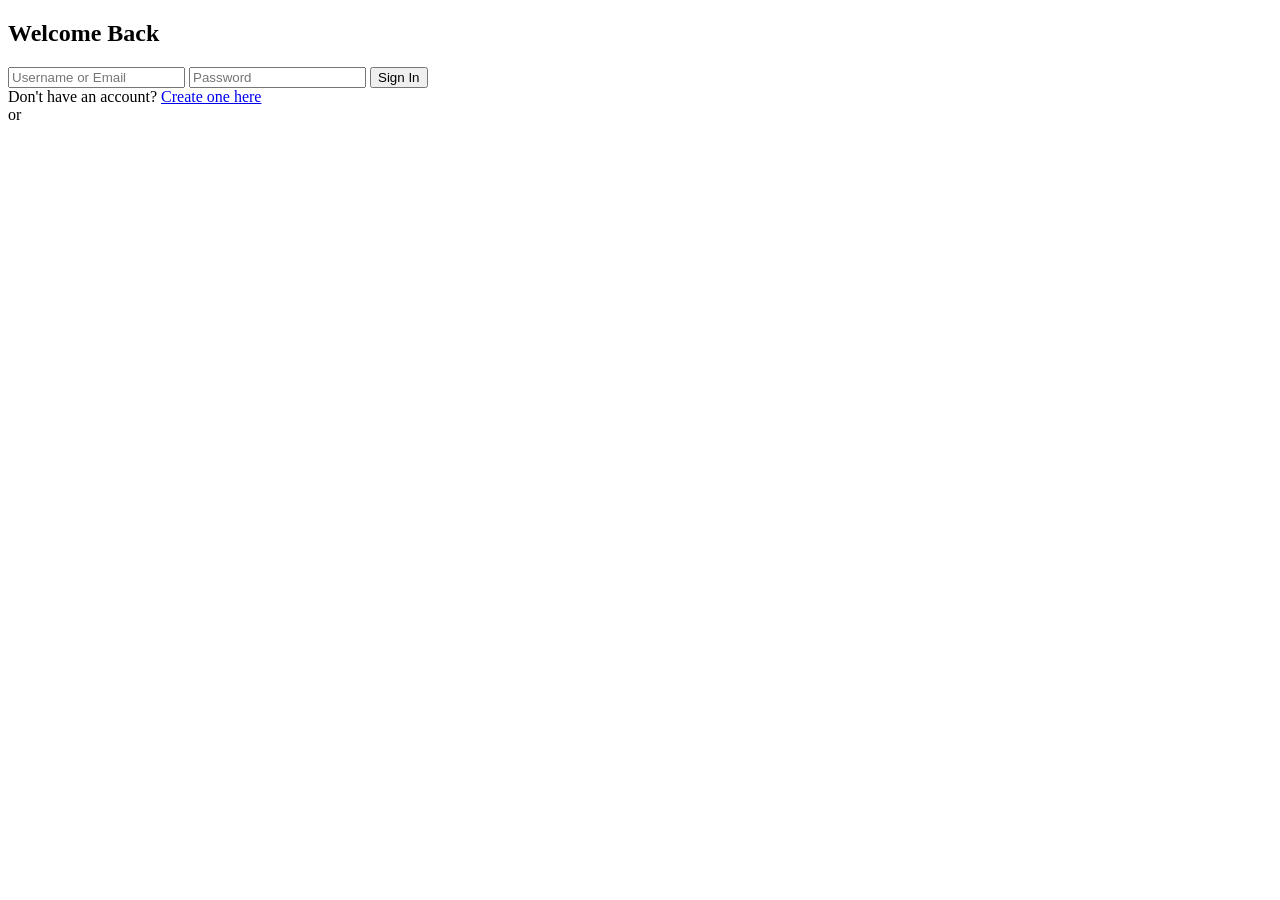
==== HTML/login.html @ c71a5bca "updated" ====
<!DOCTYPE html>
<html lang="en">
<head>
    <meta charset="UTF-8">
    <meta name="viewport" content="width=device-width, initial-scale=1.0">
    <title>Login | My App</title>
    <link rel="stylesheet" href=".../style.css">
    <script src="https://accounts.google.com/gsi/client" async defer></script>
</head>
<body>

<div class="login-container">
    <h2>Welcome Back</h2>

    <form id="loginForm">
        <input type="text" id="username" placeholder="Username or Email" required>
        <input type="password" id="password" placeholder="Password" required>
        <button type="submit" class="login-btn">Sign In</button>
    </form>

    <div class="signup-link">
        Don't have an account? <a href="signup.html">Create one here</a>
    </div>

    <div class="divider">or</div>

    <div class="social-buttons">
        <div id="g_id_onload"
             data-client_id="125954975426-cbuqatgrr4obh9k9r2t3pi25hhrnjsk7.apps.googleusercontent.com"
             data-context="signin"
             data-ux_mode="popup"
             data-callback="handleGoogleResponse"
             data-auto_prompt="false">
        </div>
        <div class="g_id_signin" data-type="standard" data-shape="rectangular" data-theme="outline" data-text="signin_with" data-size="large" data-logo_alignment="left"></div>
    </div>
</div>

<script src=".../app.js"></script>
</body>
</html>
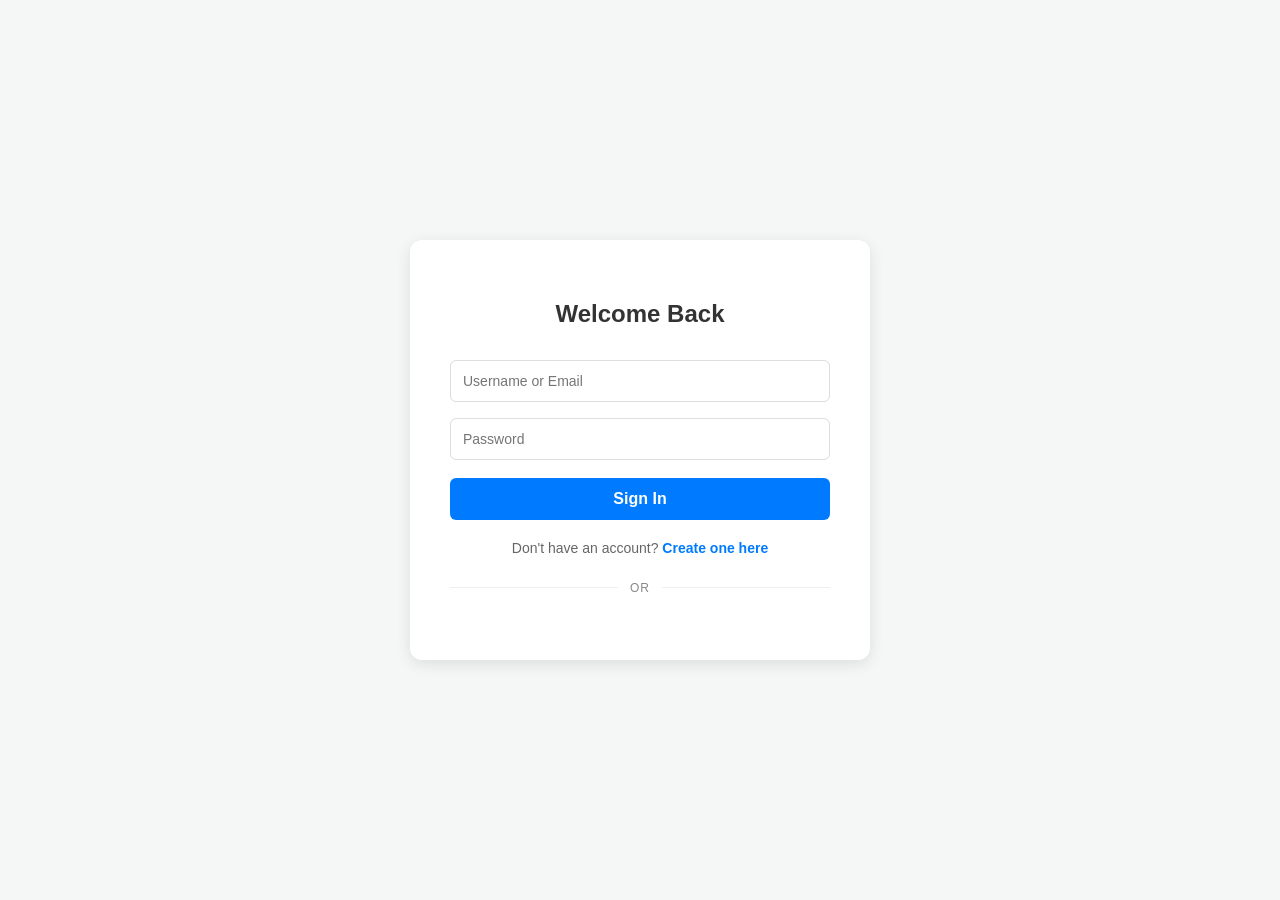
==== commit c7e4ce25: "updated styling" ====
--- a/HTML/login.html
+++ b/HTML/login.html
@@ -4,7 +4,7 @@
     <meta charset="UTF-8">
     <meta name="viewport" content="width=device-width, initial-scale=1.0">
     <title>Login | My App</title>
-    <link rel="stylesheet" href=".../style.css">
+    <link rel="stylesheet" href="../style.css">
     <script src="https://accounts.google.com/gsi/client" async defer></script>
 </head>
 <body>
@@ -36,6 +36,6 @@
     </div>
 </div>
 
-<script src=".../app.js"></script>
+<script src="../app.js"></script>
 </body>
 </html>
--- a/style.css
+++ b/style.css
@@ -0,0 +1,93 @@
+body {
+    font-family: -apple-system, BlinkMacSystemFont, "Segoe UI", Roboto, sans-serif;
+    display: flex;
+    justify-content: center;
+    align-items: center;
+    height: 100vh;
+    margin: 0;
+    background-color: #f4f7f6;
+}
+
+.login-container {
+    background: white;
+    padding: 2.5rem;
+    border-radius: 12px;
+    box-shadow: 0 4px 15px rgba(0,0,0,0.1);
+    width: 100%;
+    max-width: 380px;
+    text-align: center;
+}
+
+h2 {
+    margin-bottom: 1.5rem;
+    color: #333;
+}
+
+input {
+    width: 100%;
+    padding: 12px;
+    margin: 8px 0;
+    border: 1px solid #ddd;
+    border-radius: 6px;
+    box-sizing: border-box;
+    font-size: 14px;
+}
+
+button.login-btn {
+    width: 100%;
+    padding: 12px;
+    margin-top: 10px;
+    background-color: #007bff;
+    color: white;
+    border: none;
+    border-radius: 6px;
+    cursor: pointer;
+    font-size: 16px;
+    font-weight: bold;
+    transition: background 0.3s ease;
+}
+
+button.login-btn:hover {
+    background-color: #0056b3;
+}
+
+.signup-link {
+    margin-top: 20px;
+    font-size: 14px;
+    color: #666;
+}
+
+.signup-link a {
+    color: #007bff;
+    text-decoration: none;
+    font-weight: bold;
+}
+
+.signup-link a:hover {
+    text-decoration: underline;
+}
+
+.divider {
+    margin: 25px 0;
+    display: flex;
+    align-items: center;
+    text-align: center;
+    color: #888;
+    font-size: 12px;
+    text-transform: uppercase;
+    letter-spacing: 1px;
+}
+
+.divider::before, .divider::after {
+    content: '';
+    flex: 1;
+    border-bottom: 1px solid #eee;
+}
+
+.divider:not(:empty)::before { margin-right: 1em; }
+.divider:not(:empty)::after { margin-left: 1em; }
+
+.social-buttons {
+    display: flex;
+    justify-content: center;
+}
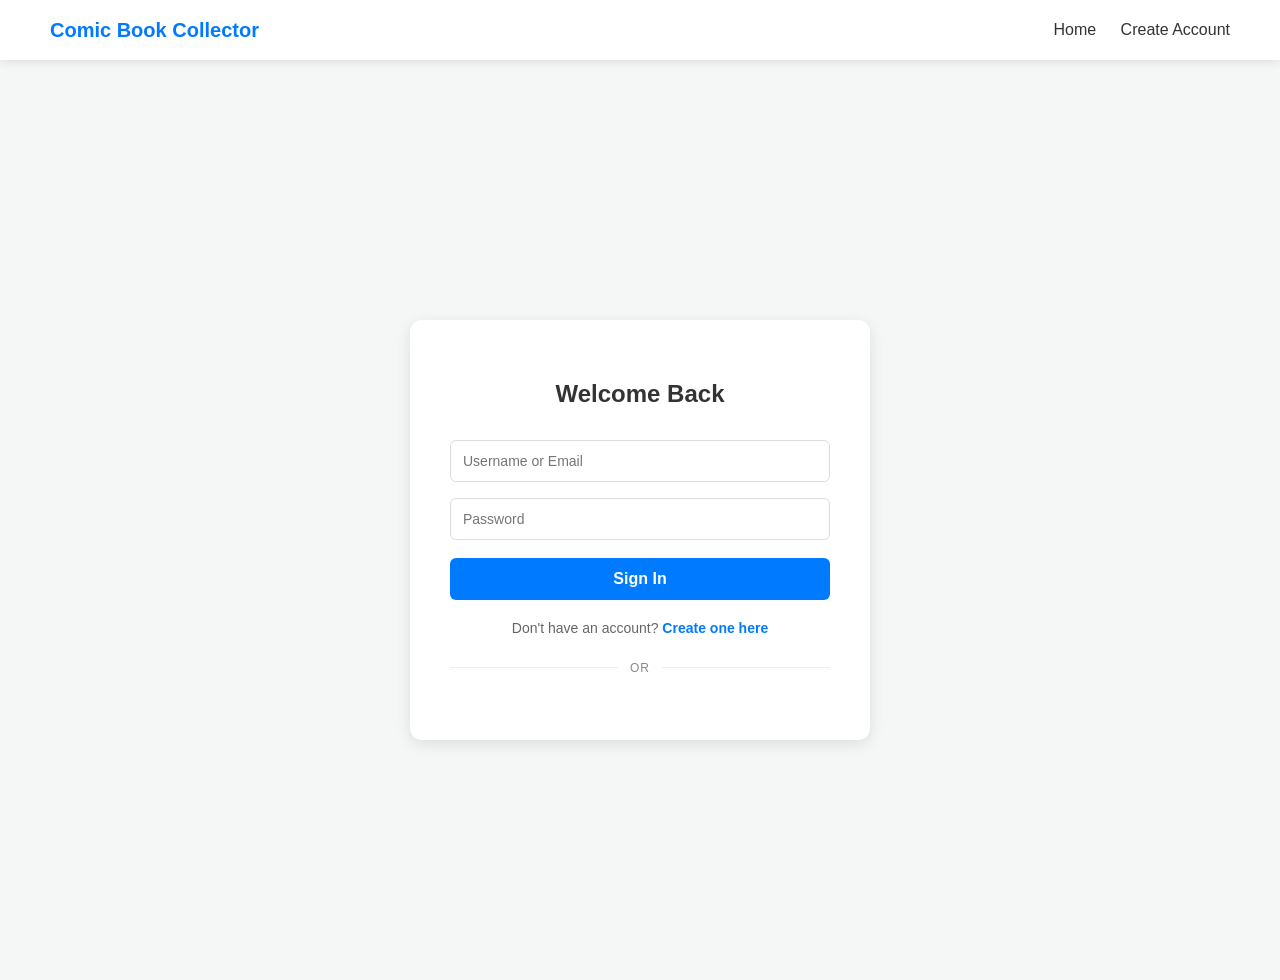
==== commit 3d60cce1: "backend updates" ====
--- a/HTML/login.html
+++ b/HTML/login.html
@@ -3,39 +3,46 @@
 <head>
     <meta charset="UTF-8">
     <meta name="viewport" content="width=device-width, initial-scale=1.0">
-    <title>Login | My App</title>
+    <title>Login | CBC</title>
     <link rel="stylesheet" href="../style.css">
     <script src="https://accounts.google.com/gsi/client" async defer></script>
 </head>
 <body>
+    <nav class="top-bar">
+        <div class="nav-logo">Comic Book Collector</div>
+        <div class="nav-links">
+            <a href="../index.html">Home</a>
+            <a href="html/signup.html">Create Account</a>
+        </div>
+    </nav>
 
-<div class="login-container">
-    <h2>Welcome Back</h2>
+    <div class="login-container">
+        <h2>Welcome Back</h2>
 
-    <form id="loginForm">
-        <input type="text" id="username" placeholder="Username or Email" required>
-        <input type="password" id="password" placeholder="Password" required>
-        <button type="submit" class="login-btn">Sign In</button>
-    </form>
+        <form id="loginForm">
+            <input type="text" id="username" placeholder="Username or Email" required>
+            <input type="password" id="password" placeholder="Password" required>
+            <button type="submit" class="login-btn">Sign In</button>
+        </form>
 
-    <div class="signup-link">
-        Don't have an account? <a href="signup.html">Create one here</a>
+        <div class="signup-link">
+            Don't have an account? <a href="signup.html">Create one here</a>
+        </div>
+
+        <div class="divider">or</div>
+
+        <div class="social-buttons">
+            <div id="g_id_onload"
+                data-client_id="125954975426-cbuqatgrr4obh9k9r2t3pi25hhrnjsk7.apps.googleusercontent.com"
+                data-context="signin"
+                data-ux_mode="popup"
+                data-callback="handleGoogleResponse"
+                data-auto_prompt="false">
+            </div>
+            <div class="g_id_signin" data-type="standard" data-shape="rectangular" data-theme="outline" data-text="signin_with" data-size="large" data-logo_alignment="left"></div>
+        </div>
     </div>
 
-    <div class="divider">or</div>
-
-    <div class="social-buttons">
-        <div id="g_id_onload"
-             data-client_id="125954975426-cbuqatgrr4obh9k9r2t3pi25hhrnjsk7.apps.googleusercontent.com"
-             data-context="signin"
-             data-ux_mode="popup"
-             data-callback="handleGoogleResponse"
-             data-auto_prompt="false">
-        </div>
-        <div class="g_id_signin" data-type="standard" data-shape="rectangular" data-theme="outline" data-text="signin_with" data-size="large" data-logo_alignment="left"></div>
-    </div>
-</div>
-
-<script src="../app.js"></script>
+    <script src="../app.js"></script>
 </body>
 </html>
--- a/style.css
+++ b/style.css
@@ -6,6 +6,7 @@
     height: 100vh;
     margin: 0;
     background-color: #f4f7f6;
+    padding-top: 80px;
 }
 
 .login-container {
@@ -90,4 +91,40 @@
 .social-buttons {
     display: flex;
     justify-content: center;
+}
+
+
+/* Navigation Bar Styling */
+.top-bar {
+    width: 100%;
+    height: 60px;
+    background-color: #ffffff;
+    display: flex;
+    justify-content: space-between;
+    align-items: center;
+    padding: 0 50px;
+    box-shadow: 0 2px 10px rgba(0,0,0,0.1);
+    position: fixed; /* Stays at the top while scrolling */
+    top: 0;
+    left: 0;
+    z-index: 1000;
+    box-sizing: border-box;
+}
+
+.nav-logo {
+    font-size: 20px;
+    font-weight: bold;
+    color: #007bff;
+}
+
+.nav-links a {
+    text-decoration: none;
+    color: #333;
+    margin-left: 20px;
+    font-weight: 500;
+    transition: color 0.3s;
+}
+
+.nav-links a:hover {
+    color: #007bff;
 }
